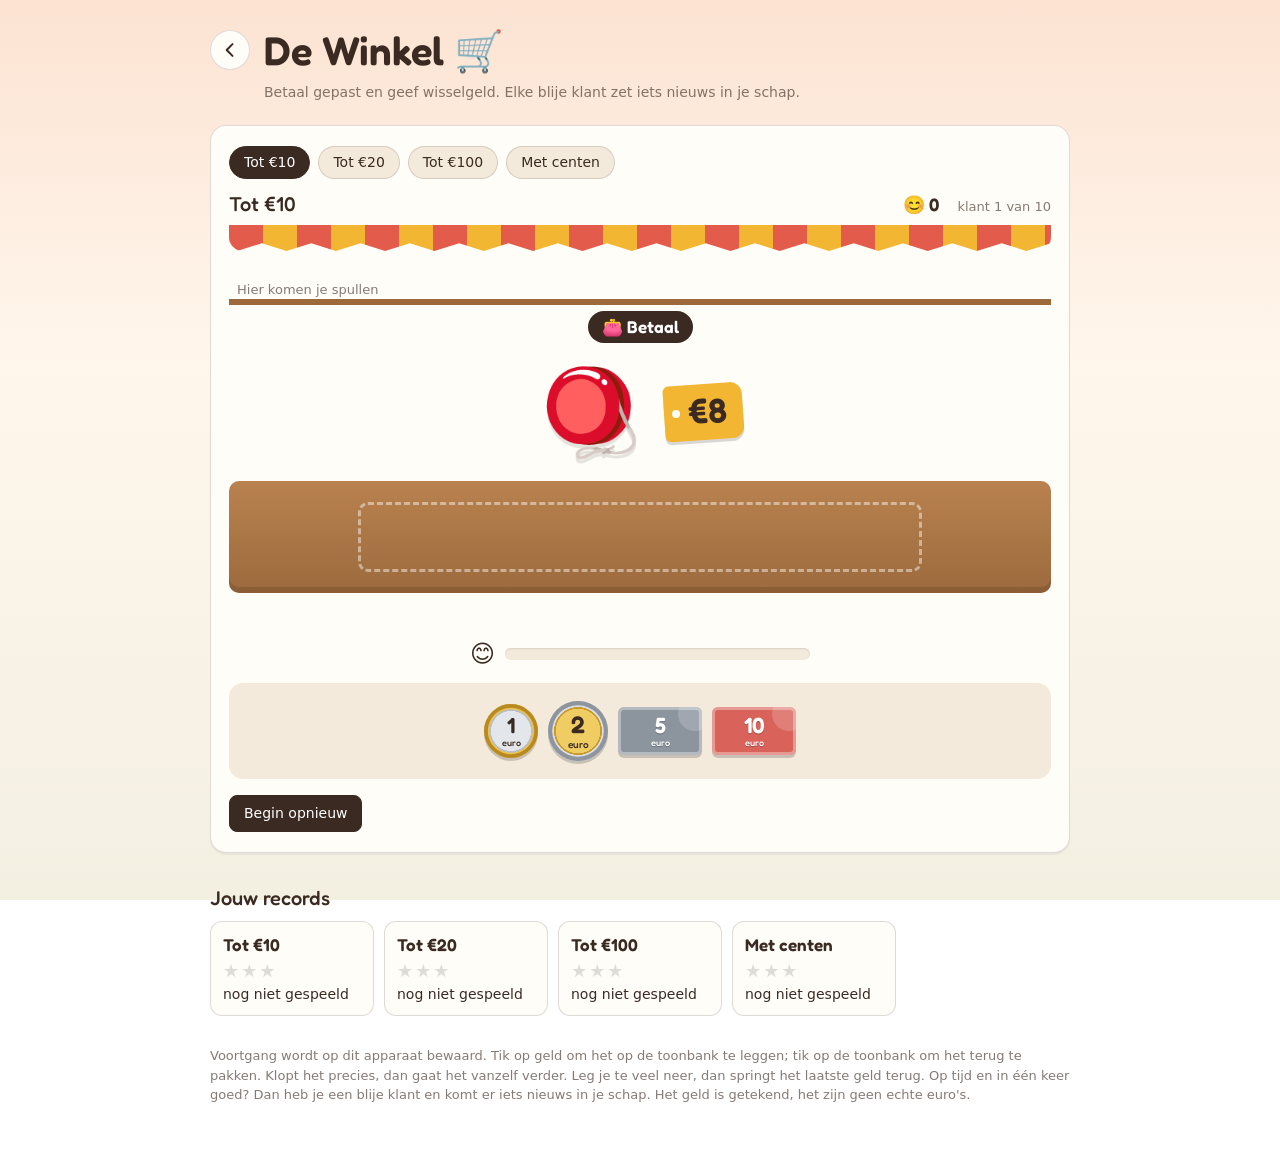
==== geld/index.html @ 45e539bd "Winkel: nieuw spel om betalen en wisselgeld te oefenen Co-Authored-By: Claude Opus 5.5 <noreply@anth" ====
<!doctype html>
<html lang="nl">
<meta charset="utf-8">
<meta name="viewport" content="width=device-width, initial-scale=1">
<title>De Winkel — rekenen met geld</title>
<meta name="description" content="Oefen rekenen met geld in De Winkel: betaal gepast en geef wisselgeld terug, tot €10, €20, €100 en met centen. Gratis, zonder cookies, tracking of reclame.">
<link rel="canonical" href="https://ik-oefen.nl/geld/">
<meta property="og:type" content="website">
<meta property="og:locale" content="nl_NL">
<meta property="og:site_name" content="Ik oefen">
<meta property="og:title" content="De Winkel — rekenen met geld">
<meta property="og:description" content="Oefen rekenen met geld in De Winkel: betaal gepast en geef wisselgeld terug, tot €10, €20, €100 en met centen. Gratis, zonder cookies, tracking of reclame.">
<meta property="og:url" content="https://ik-oefen.nl/geld/">
<link rel="stylesheet" href="../fonts/fredoka.css">
<style>
  :root{
    --papier:#FFF6EC;
    --kaart:#FFFDF8;
    --kaart2:#F4EADB;
    --tekst:#3A2A22;
    --zacht:rgba(58,42,34,.62);
    --lijn:rgba(58,42,34,.16);
    --luifel:#E25B4B;
    --hout:#B9824F;
    --hout2:#9C6A3D;
    --goed:#2F9E5B;
    --rood:#D9484F;
    --geel:#F2B632;
  }
  *{box-sizing:border-box}
  html,body{margin:0}
  body{
    background:linear-gradient(#FCE3D2, var(--papier) 40%, #F3F0E2);
    background-attachment:fixed;
    color:var(--tekst);
    font-family:ui-sans-serif,system-ui,-apple-system,"Segoe UI",Roboto,sans-serif;
    font-size:16px;line-height:1.5;padding:20px 16px 48px;min-height:100vh;
  }
  .wrap{max-width:860px;margin:0 auto}
  header{display:flex;flex-wrap:wrap;gap:12px 20px;align-items:baseline;justify-content:space-between;margin-bottom:22px}
  .kop{display:grid;grid-template-columns:auto 1fr;column-gap:14px;align-items:center}
  .kop .ondertitel{grid-column:2}
  .terug{display:grid;place-items:center;width:40px;height:40px;border-radius:50%;color:var(--tekst);border:1px solid var(--lijn);background:var(--kaart);text-decoration:none;transition:background .15s,border-color .15s}
  .terug:hover{background:var(--kaart2);border-color:var(--tekst)}
  h1{font-family:Fredoka,ui-rounded,system-ui,sans-serif;font-weight:600;font-size:clamp(28px,6vw,40px);margin:0}
  .ondertitel{margin:2px 0 0;font-size:14px;color:var(--zacht)}

  .kaart{background:var(--kaart);border:1px solid var(--lijn);border-radius:16px;padding:20px 18px;box-shadow:0 2px 0 rgba(58,42,34,.06)}
  .leskop{display:flex;justify-content:space-between;align-items:baseline;gap:12px;margin-bottom:6px}
  .leskop h2{font-family:Fredoka,ui-rounded,sans-serif;font-weight:500;font-size:20px;margin:0}
  .leskop .rechts{display:flex;align-items:baseline;gap:14px;font-size:13px;color:var(--zacht);white-space:nowrap}
  .teller{font-family:Fredoka,ui-rounded,sans-serif;font-size:18px;font-weight:600;color:var(--tekst)}
  .teller.bump{animation:pop .45s}
  .teller .reeks{font-size:15px;color:#D9581E;margin-left:4px}

  .niveaus{display:flex;flex-wrap:wrap;gap:8px;margin-bottom:10px}
  .niveaus button{font:inherit;font-size:14px;cursor:pointer;border:1px solid var(--lijn);background:var(--kaart2);color:var(--tekst);border-radius:20px;padding:5px 14px}
  .niveaus button.aan{background:var(--tekst);color:#fff;border-color:var(--tekst)}

  /* de winkel */
  .winkel{position:relative;margin:6px -18px 0;padding:0 18px 6px;overflow:hidden}
  .luifel{height:26px;background:repeating-linear-gradient(90deg,var(--luifel) 0 34px,var(--geel) 34px 68px);
    border-radius:0 0 14px 14px;box-shadow:0 4px 0 rgba(0,0,0,.08)}
  .luifel{clip-path:polygon(0 0,100% 0,100% 70%,97% 100%,94% 70%,91% 100%,88% 70%,85% 100%,82% 70%,79% 100%,76% 70%,73% 100%,70% 70%,67% 100%,64% 70%,61% 100%,58% 70%,55% 100%,52% 70%,49% 100%,46% 70%,43% 100%,40% 70%,37% 100%,34% 70%,31% 100%,28% 70%,25% 100%,22% 70%,19% 100%,16% 70%,13% 100%,10% 70%,7% 100%,4% 70%,1% 100%,0 70%)}
  .schap{display:flex;flex-wrap:wrap;align-content:flex-end;gap:0 2px;min-height:44px;max-height:88px;overflow:hidden;
    padding:6px 8px 0;margin:10px 0 0;border-bottom:6px solid var(--hout2);font-size:26px;line-height:1.3}
  .schap:empty::before{content:"Hier komen je spullen";font-size:13px;color:var(--zacht);align-self:center}
  .schap span{display:inline-block}
  .schap .nieuw{animation:erin .6s cubic-bezier(.3,1.6,.5,1)}
  @keyframes erin{0%{transform:translateY(-30px) scale(.4);opacity:0}100%{transform:none;opacity:1}}

  .opdracht{display:flex;align-items:center;justify-content:center;gap:clamp(10px,3vw,22px);min-height:130px;flex-wrap:wrap;padding:12px 0 4px}
  .ding{font-size:clamp(64px,18vw,84px);line-height:1;filter:drop-shadow(0 4px 0 rgba(0,0,0,.1))}
  .prijs{position:relative;font-family:Fredoka,ui-rounded,sans-serif;font-weight:600;font-size:clamp(26px,7vw,34px);line-height:1;
    background:var(--geel);padding:10px 16px 12px 24px;border-radius:6px 12px 12px 6px;transform:rotate(-4deg);box-shadow:0 3px 0 rgba(0,0,0,.15);white-space:nowrap}
  .prijs::before{content:"";position:absolute;left:8px;top:50%;width:8px;height:8px;margin-top:-4px;border-radius:50%;background:var(--kaart)}
  .betaaldmet{display:flex;flex-direction:column;align-items:center;gap:4px;font-size:14px;color:var(--zacht);font-weight:600}
  .pijl{font-size:28px;color:var(--zacht)}
  .soort{display:inline-flex;align-items:center;gap:6px;font-family:Fredoka,ui-rounded,sans-serif;font-weight:600;font-size:17px;
    background:var(--tekst);color:#fff;border-radius:20px;padding:3px 14px}
  .soortrij{text-align:center;margin-top:6px}
  .soort:empty{visibility:hidden}

  /* toonbank: hier leg je het geld neer */
  .toonbank{position:relative;margin:8px 0 0;min-height:112px;background:linear-gradient(var(--hout),var(--hout2));
    border-radius:10px;padding:12px;display:flex;flex-wrap:wrap;align-items:center;justify-content:center;gap:6px;
    box-shadow:inset 0 -6px 0 rgba(0,0,0,.12)}
  .toonbank:empty::before{content:"";width:70%;height:64px;border:3px dashed rgba(255,255,255,.45);border-radius:10px}
  .toonbank.te{animation:wiebel .25s 2}
  .toonbank.goed{box-shadow:inset 0 -6px 0 rgba(0,0,0,.12),0 0 0 4px var(--goed)}
  .toonbank .geld{cursor:pointer}
  .toonbank .geld.erin{animation:leg .25s ease-out}
  @keyframes leg{0%{transform:translateY(40px) scale(.7);opacity:.3}100%{transform:none;opacity:1}}

  /* portemonnee / kassala */
  .beurs{display:flex;flex-wrap:wrap;justify-content:center;align-items:center;gap:10px;margin-top:14px;padding:12px;
    background:var(--kaart2);border-radius:14px;min-height:96px}
  .beurs[hidden]{display:none}
  .beurs .geld{cursor:pointer;touch-action:manipulation}
  .beurs .geld:active{transform:translateY(2px) scale(.96)}
  .beurs .geld:focus-visible{outline:3px solid #5B8DEF;outline-offset:3px}

  /* munten en briefjes (eigen tekening, geen echte euro-afbeeldingen) */
  .geld{font-family:Fredoka,ui-rounded,sans-serif;font-weight:600;border:0;padding:0;color:#3A2A22;display:inline-flex;flex-direction:column;
    align-items:center;justify-content:center;line-height:1;flex:none;user-select:none;-webkit-user-select:none}
  .geld b{font-size:1em}
  .geld small{font-size:.42em;font-weight:500;margin-top:2px}
  .munt{border-radius:50%;width:var(--d);height:var(--d);font-size:calc(var(--d) * .4);
    background:radial-gradient(circle at 35% 30%,#FFF4C2,var(--m) 55%,var(--m2));box-shadow:inset 0 0 0 calc(var(--d) * .07) var(--m2),0 3px 0 rgba(0,0,0,.18)}
  .munt.c10{--d:44px;--m:#E7C04F;--m2:#B38A1E}
  .munt.c20{--d:48px;--m:#E7C04F;--m2:#B38A1E}
  .munt.c50{--d:52px;--m:#E7C04F;--m2:#B38A1E}
  .munt.e1{--d:54px;--m:#E9C25A;--m2:#B88A1F;background:radial-gradient(circle,#E3E6EA 0 52%,#B8BEC6 53% 56%,#E9C25A 57%,#C99A2E 100%)}
  .munt.e2{--d:60px;--m:#C9CED6;--m2:#8E959F;background:radial-gradient(circle,#F0CD63 0 52%,#C99A2E 53% 56%,#DDE1E6 57%,#A7AEB8 100%)}
  .briefje{width:84px;height:48px;border-radius:6px;font-size:22px;background:var(--b);color:#fff;text-shadow:0 1px 0 rgba(0,0,0,.25);
    box-shadow:inset 0 0 0 3px rgba(255,255,255,.35),0 3px 0 rgba(0,0,0,.18);position:relative;overflow:hidden}
  .briefje::after{content:"";position:absolute;right:-10px;top:-10px;width:34px;height:34px;border-radius:50%;background:rgba(255,255,255,.18)}
  .briefje small{color:#fff}
  .briefje.e5{--b:#8C949E}
  .briefje.e10{--b:#D9625A}
  .briefje.e20{--b:#4F7FD1}
  .briefje.e50{--b:#E58A2E}
  .briefje.e100{--b:#3FA36B}
  @media (max-width:420px){ .beurs{gap:8px;padding:10px 8px} .beurs .briefje{width:70px;height:44px;font-size:20px} }
  .toonbank .munt.c10{--d:36px}.toonbank .munt.c20{--d:39px}.toonbank .munt.c50{--d:42px}
  .toonbank .munt.e1{--d:44px}.toonbank .munt.e2{--d:48px}
  .toonbank .briefje{width:70px;height:40px;font-size:18px}

  /* einde ronde: terugblik op de klanten van deze ronde */
  .eindster{font-size:clamp(48px,14vw,60px);line-height:1;color:var(--geel);letter-spacing:4px;text-shadow:0 3px 0 rgba(0,0,0,.12)}
  .eindster i{font-style:normal;color:rgba(0,0,0,.12);text-shadow:none}
  .toonbank .klantje{display:inline-flex;flex-direction:column;align-items:center;gap:2px;background:rgba(255,255,255,.88);
    border-radius:10px;padding:4px 6px 3px;min-width:42px;box-shadow:0 2px 0 rgba(0,0,0,.12);animation:leg .3s ease-out both}
  .klantje .wat{font-size:24px;line-height:1.1}
  .klantje .hoe{font-size:18px;line-height:1}

  #hint{text-align:center;min-height:1.8em;font-family:Fredoka,ui-rounded,sans-serif;font-weight:600;font-size:18px;margin:2px 0 0}

  /* tijdbalk: op tijd en in één keer goed = blije klant */
  #balk{display:flex;align-items:center;gap:10px;max-width:340px;margin:6px auto 0;height:30px}
  #balk .gezicht{font-size:24px;transition:filter .3s,opacity .3s}
  #balk .spoor{flex:1;height:12px;border-radius:6px;background:var(--kaart2);overflow:hidden;box-shadow:inset 0 1px 2px rgba(0,0,0,.12)}
  #balk .spoor i{display:block;height:100%;width:100%;border-radius:6px;background:linear-gradient(90deg,#F2B632,#FFD866)}
  #balk.weg .gezicht{filter:grayscale(1);opacity:.4}
  #balk.klaar{visibility:hidden}
  #balk.verdiend .gezicht{animation:pop .5s}

  @media (prefers-reduced-motion:reduce){ .toonbank.te,.toonbank .geld.erin,.toonbank .klantje,.schap .nieuw,#balk.verdiend .gezicht,.teller.bump{animation:none} }
  @keyframes wiebel{25%{transform:translateX(-8px)}75%{transform:translateX(8px)}}
  @keyframes pop{0%{transform:scale(1)}40%{transform:scale(1.4) rotate(-10deg)}100%{transform:scale(1)}}

  .knoppen[hidden]{display:none}
  .knoppen{display:flex;flex-wrap:wrap;gap:10px;align-items:center;margin-top:16px}
  .knoppen button{font:inherit;font-size:14px;cursor:pointer;border:1px solid var(--tekst);background:var(--tekst);color:#fff;border-radius:8px;padding:7px 14px}
  :focus-visible{outline:3px solid #5B8DEF;outline-offset:2px}

  #uitslag{margin-top:18px;border-top:1px solid var(--lijn);padding-top:16px}
  #uitslag h3{font-family:Fredoka,ui-rounded,sans-serif;font-weight:500;font-size:20px;margin:0 0 8px}
  #uitslag p{margin:0 0 10px;font-size:15px}
  #uitslag .sterren{color:var(--geel);font-size:26px;letter-spacing:3px}
  #uitslag .sterren i{font-style:normal;color:var(--lijn)}
  #uitslag button{font:inherit;font-size:15px;cursor:pointer;border-radius:8px;padding:7px 14px;margin:4px 8px 0 0;border:1px solid var(--tekst);background:var(--kaart);color:var(--tekst)}
  #uitslag button.hoofd{background:var(--tekst);color:#fff}

  h2.recordkop{font-family:Fredoka,ui-rounded,sans-serif;font-weight:500;font-size:20px;margin:30px 0 8px}
  #records{display:grid;grid-template-columns:repeat(auto-fill,minmax(150px,1fr));gap:10px}
  .record{background:var(--kaart);border:1px solid var(--lijn);border-radius:12px;padding:10px 12px;font-size:14px}
  .record b{display:block;font-family:Fredoka,ui-rounded,sans-serif;font-size:17px;font-weight:600}
  .record .sterren{color:var(--geel);font-size:18px;letter-spacing:2px}
  .record .sterren i{font-style:normal;color:var(--lijn)}
  footer{margin-top:30px;font-size:13px;color:var(--zacht)}
</style>

<div class="wrap">
  <header>
    <div class="kop">
      <a class="terug" href="../" aria-label="Terug naar Ik oefen" title="Terug naar Ik oefen"><svg viewBox="0 0 24 24" width="20" height="20" aria-hidden="true"><path d="M15 5l-7 7 7 7" fill="none" stroke="currentColor" stroke-width="2.4" stroke-linecap="round" stroke-linejoin="round"/></svg></a>
      <h1>De Winkel 🛒</h1>
      <p class="ondertitel">Betaal gepast en geef wisselgeld. Elke blije klant zet iets nieuws in je schap.</p>
    </div>
  </header>

  <div class="kaart">
    <div class="niveaus" id="niveaus"></div>
    <div class="leskop">
      <h2 id="titel">Tot €10</h2>
      <div class="rechts">
        <span class="teller" id="teller" title="blije klanten">😊 <b id="blij">0</b><span class="reeks" id="reeks"></span></span>
        <span id="voortgang">klant 1 van 10</span>
      </div>
    </div>

    <div class="winkel">
      <div class="luifel" aria-hidden="true"></div>
      <div class="schap" id="schap" aria-label="jouw schap"></div>
      <div class="soortrij"><span class="soort" id="soort"></span></div>
      <div class="opdracht" id="opdracht" aria-live="polite"></div>
      <div class="toonbank" id="toonbank" aria-label="toonbank: tik op geld om het terug te pakken"></div>
    </div>

    <p id="hint"></p>
    <div id="balk"><span class="gezicht" aria-hidden="true">😊</span><div class="spoor" title="Op tijd en in één keer goed = blije klant"><i id="vulling"></i></div></div>
    <div class="beurs" id="beurs" aria-label="tik op geld om het neer te leggen"></div>

    <div class="knoppen" id="knoppen"><button id="opnieuw">Begin opnieuw</button></div>
    <div id="uitslag" hidden></div>
  </div>

  <h2 class="recordkop">Jouw records</h2>
  <div id="records"></div>

  <footer>Voortgang wordt op dit apparaat bewaard. Tik op geld om het op de toonbank te leggen; tik op de toonbank om het terug te pakken. Klopt het precies, dan gaat het vanzelf verder. Leg je te veel neer, dan springt het laatste geld terug. Op tijd en in één keer goed? Dan heb je een blije klant en komt er iets nieuws in je schap. Het geld is getekend, het zijn geen echte euro's.</footer>
</div>

<script>
(function(){
"use strict";

var BEWAAR = "winkel-v1";
var RONDE = 10;
// bedragen in centen
var NIVEAUS = [
  {titel:"Tot €10",     geld:[100,200,500,1000],                 betaal:[100,1000,100], terug:null},
  {titel:"Tot €20",     geld:[100,200,500,1000,2000],            betaal:[300,2000,100], terug:[[200,1900,100],[500,1000,2000]]},
  {titel:"Tot €100",    geld:[100,200,500,1000,2000,5000],       betaal:[1100,10000,100], terug:[[600,9500,100],[2000,5000,10000]]},
  {titel:"Met centen",  geld:[10,20,50,100,200,500,1000],        betaal:[50,2000,10],  terug:[[60,1900,10],[500,1000,2000]]}
];
// spullen per prijsklasse (emoji: geen plaatjes van buiten nodig)
var SPULLEN = [
  {tot:300,   lijst:["🍎","🍌","🍐","🍪","🧃","🍭","🥐","🍬","🖍️","🎈","🥕","🍓"]},
  {tot:1000,  lijst:["🍦","🧁","🍫","🥪","🍕","📒","🧦","🎨","🪀","🧢","🍩","🥤"]},
  {tot:2500,  lijst:["🧸","⚽","📚","🪁","🎲","🧩","🎒","🪴","🏀","🎁"]},
  {tot:10001, lijst:["🎧","🛼","👟","🛹","🎸","🔭","⌚","🧥","🎮","🚂"]}
];

var data = {records:{}, niveau:0, schap:[]};
function laad(){
  try{ var s = localStorage.getItem(BEWAAR); if (s) data = JSON.parse(s); }catch(e){}
  if (!data || typeof data !== "object") data = {};
  if (!data.records) data.records = {};
  if (!Array.isArray(data.schap)) data.schap = [];
  if (typeof data.niveau !== "number" || !NIVEAUS[data.niveau]) data.niveau = 0;
}
function bewaar(){ try{ localStorage.setItem(BEWAAR, JSON.stringify(data)); }catch(e){} }

function tussen(a, b){ return a + Math.floor(Math.random()*(b-a+1)); }
function stapTussen(r){ return tussen(r[0]/r[2], r[1]/r[2]) * r[2]; }
function schud(a){ for (var i=a.length-1;i>0;i--){ var j=Math.floor(Math.random()*(i+1)), t=a[i]; a[i]=a[j]; a[j]=t; } return a; }
function $(id){ return document.getElementById(id); }

function euro(c){
  if (c % 100 === 0) return "€" + (c/100);
  return "€" + Math.floor(c/100) + "," + String(c % 100).padStart(2, "0");
}
// HTML voor één munt of briefje
function geldHTML(c, tag){
  tag = tag || "span";
  var briefje = c >= 500, cls = c >= 100 ? "e" + (c/100) : "c" + c;
  var getal = c >= 100 ? c/100 : c, eenheid = c >= 100 ? "euro" : "cent";
  var label = c >= 100 ? c/100 + " euro" : c + " cent";
  return "<" + tag + ' class="geld ' + (briefje ? "briefje " : "munt ") + cls + '" data-c="' + c + '" aria-label="' + label + '"'
       + (tag === "button" ? ' type="button"' : "") + "><b>" + getal + "</b><small>" + eenheid + "</small></" + tag + ">";
}
function ding(prijs){
  for (var i=0;i<SPULLEN.length;i++) if (prijs <= SPULLEN[i].tot){ var l = SPULLEN[i].lijst; return l[tussen(0, l.length-1)]; }
  return "🎁";
}

/* ---------- klanten maken ---------- */
function maakRonde(){
  var n = NIVEAUS[data.niveau], soorten = [], uit = [], gezien = {};
  for (var i=0;i<RONDE;i++) soorten.push(n.terug && i >= 6 ? "terug" : "betaal");
  schud(soorten);
  if (soorten[0] === "terug"){ var j = soorten.indexOf("betaal"); soorten[j] = "terug"; soorten[0] = "betaal"; }
  soorten.forEach(function(s){
    var k, sleutel, poging = 0;
    do {
      if (s === "betaal"){
        var p = stapTussen(n.betaal);
        // met centen: meestal echt centen erbij, niet alleen hele euro's
        if (data.niveau === 3 && p % 100 === 0 && Math.random() < 0.8) p += 10 * tussen(1, 9);
        k = {soort:s, prijs:p, doel:p};
      } else {
        var r = n.terug[0], p2 = stapTussen(r);
        if (data.niveau === 3 && p2 % 100 === 0) p2 += 10 * tussen(1, 9);
        var biljet = n.terug[1].filter(function(b){ return b > p2; })[0];
        if (!biljet){ p2 = r[0]; biljet = n.terug[1][0]; }
        k = {soort:s, prijs:p2, met:biljet, doel:biljet - p2};
      }
      sleutel = s + k.prijs;
    } while (gezien[sleutel] && ++poging < 30);
    gezien[sleutel] = 1;
    k.ding = ding(k.prijs);
    uit.push(k);
  });
  return uit;
}

/* ---------- toestand ---------- */
var klanten = [], nr = 0, klant = null, gelegd = [], bezig = false;
var blij = 0, reeks = 0, fouten = 0, balkTimer = null, start = 0;

function wachtTijd(){
  var t = klant && klant.soort === "terug" ? 22000 : 16000;
  if (data.niveau >= 2) t += 6000;
  return t;
}
function startBalk(){
  var b = $("balk"), v = $("vulling");
  b.classList.remove("weg", "klaar", "verdiend");
  v.style.transition = "none"; v.style.width = "100%";
  void v.offsetWidth;
  v.style.transition = "width " + wachtTijd() + "ms linear"; v.style.width = "0%";
  clearTimeout(balkTimer);
  balkTimer = setTimeout(function(){ $("balk").classList.add("weg"); }, wachtTijd());
}
function stopBalk(){
  clearTimeout(balkTimer);
  var v = $("vulling"); v.style.width = getComputedStyle(v).width; v.style.transition = "none";
}
function tekenTeller(bump){
  $("blij").textContent = blij;
  $("reeks").textContent = reeks >= 3 ? "🔥" + reeks : "";
  if (bump){ var t = $("teller"); t.classList.remove("bump"); void t.offsetWidth; t.classList.add("bump"); }
}
function tekenSchap(nieuw){
  var s = data.schap.slice(-60);
  $("schap").innerHTML = s.map(function(d, i){ return "<span" + (nieuw && i === s.length-1 ? ' class="nieuw"' : "") + ">" + d + "</span>"; }).join("");
}

function tekenBeurs(){
  var n = NIVEAUS[data.niveau];
  $("beurs").innerHTML = n.geld.map(function(c){ return geldHTML(c, "button"); }).join("");
  Array.prototype.forEach.call($("beurs").querySelectorAll(".geld"), function(b){
    b.onclick = function(){ leg(+b.getAttribute("data-c")); };
  });
}
function tekenToonbank(nieuwste){
  var tb = $("toonbank");
  tb.innerHTML = gelegd.slice().sort(function(a, b){ return b - a; }).map(function(c){ return geldHTML(c, "button"); }).join("");
  var laatste = null;
  Array.prototype.forEach.call(tb.querySelectorAll(".geld"), function(b){
    var c = +b.getAttribute("data-c");
    if (c === nieuwste && !laatste){ laatste = b; b.classList.add("erin"); }
    b.onclick = function(){ pakTerug(c); };
  });
}
function som(){ return gelegd.reduce(function(a, b){ return a + b; }, 0); }

/* ---------- een klant ---------- */
function toonKlant(){
  klant = klanten[nr];
  gelegd = []; bezig = true; start = Date.now();
  $("hint").textContent = "";
  $("toonbank").classList.remove("goed", "te");
  $("voortgang").textContent = "klant " + (nr+1) + " van " + RONDE;
  var o = '<span class="ding" aria-hidden="true">' + klant.ding + '</span><span class="prijs">' + euro(klant.prijs) + "</span>";
  if (klant.soort === "betaal"){
    $("soort").innerHTML = "👛 Betaal";
  } else {
    $("soort").innerHTML = "🔁 Geef terug";
    o += '<span class="pijl" aria-hidden="true">←</span><span class="betaaldmet">' + geldHTML(klant.met) + "</span>";
  }
  $("opdracht").innerHTML = o;
  $("opdracht").setAttribute("aria-label", klant.soort === "betaal"
    ? "Betaal " + euro(klant.prijs)
    : "Het kost " + euro(klant.prijs) + ", de klant betaalt met " + euro(klant.met) + ". Geef terug.");
  tekenToonbank();
  startBalk();
}

function leg(c){
  if (!bezig) return;
  gelegd.push(c);
  tekenToonbank(c);
  var s = som();
  if (s === klant.doel) goed();
  else if (s > klant.doel) teVeel();
}
function pakTerug(c){
  if (!bezig) return;
  var i = gelegd.indexOf(c);
  if (i >= 0){ gelegd.splice(i, 1); tekenToonbank(); }
}
// Te veel neergelegd: het laatste geld springt terug.
function teVeel(){
  if (!klant.fout){ klant.fout = true; fouten++; }
  reeks = 0; tekenTeller(false);
  stopBalk(); $("balk").classList.add("weg");
  var tb = $("toonbank");
  tb.classList.remove("te"); void tb.offsetWidth; tb.classList.add("te");
  bezig = false;
  setTimeout(function(){
    gelegd.pop(); tekenToonbank(); tb.classList.remove("te");
    bezig = true;
  }, 550);
}
function goed(){
  bezig = false;
  stopBalk();
  var verdiend = !klant.fout && Date.now() - start <= wachtTijd();
  $("toonbank").classList.add("goed");
  klant.blij = verdiend;
  if (verdiend){
    blij++; reeks++;
    data.schap.push(klant.ding);
    if (data.schap.length > 200) data.schap = data.schap.slice(-200);
    bewaar();
    tekenSchap(true);
    var b = $("balk"); b.classList.remove("verdiend"); void b.offsetWidth; b.classList.add("verdiend");
  } else reeks = 0;
  tekenTeller(verdiend);
  $("hint").textContent = verdiend ? ["Dankjewel! 😊", "Precies goed!", "Top!", "Super!"][tussen(0,3)] : "Goed zo!";
  setTimeout(volgende, 1200);
}
function volgende(){
  nr++;
  if (nr >= RONDE) klaar(); else toonKlant();
}

/* ---------- ronde ---------- */
function startRonde(){
  klanten = maakRonde(); nr = 0; blij = 0; reeks = 0; fouten = 0;
  $("uitslag").hidden = true;
  $("beurs").hidden = false;
  $("knoppen").hidden = false;
  $("titel").textContent = NIVEAUS[data.niveau].titel;
  tekenBeurs();
  tekenTeller(false);
  toonKlant();
}
function klaar(){
  bezig = false; klant = null;
  stopBalk(); $("balk").classList.add("klaar");
  $("soort").innerHTML = "";
  // Op de toonbank: elke klant van deze ronde met wat hij kocht en hoe hij naar huis ging.
  $("toonbank").classList.remove("goed", "te");
  $("toonbank").innerHTML = klanten.map(function(k, i){
    return '<span class="klantje" style="animation-delay:' + (i * 0.12).toFixed(2) + 's"><span class="wat">' + k.ding
      + '</span><span class="hoe">' + (k.blij ? "😊" : "🙂") + "</span></span>";
  }).join("");
  $("beurs").hidden = true;
  $("knoppen").hidden = true;
  $("hint").textContent = "";

  var sterren = 1;
  if (blij >= 7) sterren = 2;
  if (blij >= RONDE) sterren = 3;
  var oud = data.records[data.niveau];
  data.records[data.niveau] = {
    sterren: Math.max(oud ? oud.sterren : 0, sterren),
    blij: Math.max(oud ? oud.blij : 0, blij)
  };
  bewaar();
  tekenRecords();

  var st = "";
  for (var k=1;k<=3;k++) st += k <= sterren ? "★" : "<i>★</i>";
  $("opdracht").innerHTML = '<span class="eindster" aria-label="' + sterren + ' sterren">' + st + "</span>";
  var t = '<h3>Klaar! <span class="sterren">' + st + "</span></h3>";
  t += "<p><b>" + blij + "</b> van de " + RONDE + " klanten gingen blij naar huis" + (fouten ? "." : ", en je gaf nooit te veel.") + "</p>";
  if (sterren === 1) t += "<p>Twee sterren haal je met 7 blije klanten, drie sterren met alle " + RONDE + ".</p>";
  else if (sterren === 2) t += "<p>Twee sterren! Maak alle " + RONDE + " klanten blij voor drie sterren.</p>";
  else t += "<p>Alle klanten blij, drie sterren. Wat een winkel!</p>";
  t += '<button class="hoofd" id="nogeens">Nog een keer</button>';
  if (sterren >= 2 && NIVEAUS[data.niveau+1]) t += '<button id="verder">Verder: ' + NIVEAUS[data.niveau+1].titel + " →</button>";
  var u = $("uitslag"); u.innerHTML = t; u.hidden = false;
  $("nogeens").onclick = startRonde;
  if ($("verder")) $("verder").onclick = function(){ data.niveau++; bewaar(); tekenNiveaus(); startRonde(); };
}

function tekenNiveaus(){
  var box = $("niveaus"); box.innerHTML = "";
  NIVEAUS.forEach(function(n, i){
    var b = document.createElement("button");
    b.textContent = n.titel;
    if (i === data.niveau) b.className = "aan";
    b.onclick = function(){ data.niveau = i; bewaar(); tekenNiveaus(); startRonde(); };
    box.appendChild(b);
  });
}
function tekenRecords(){
  $("records").innerHTML = NIVEAUS.map(function(n, i){
    var r = data.records[i], st = "";
    for (var k=1;k<=3;k++) st += (r && r.sterren >= k) ? "★" : "<i>★</i>";
    return '<div class="record"><b>' + n.titel + '</b><span class="sterren">' + st + "</span><br>"
      + (r ? "beste: " + r.blij + " blije klanten" : "nog niet gespeeld") + "</div>";
  }).join("");
}

/* ---------- start ---------- */
laad();
tekenNiveaus();
tekenRecords();
tekenSchap(false);
$("opnieuw").onclick = startRonde;
startRonde();
})();
</script>
</html>
---- fonts/fredoka.css ----
/* Fredoka, zelf gehost (SIL Open Font License 1.1, zie OFL-fredoka.txt).
   Variabel font: één bestand bevat de diktes 400 t/m 600. */
@font-face {
  font-family: 'Fredoka';
  font-style: normal;
  font-weight: 400 600;
  font-display: swap;
  src: url(fredoka-latin-ext.woff2) format('woff2');
  unicode-range: U+0100-02BA, U+02BD-02C5, U+02C7-02CC, U+02CE-02D7, U+02DD-02FF, U+0304, U+0308, U+0329, U+1D00-1DBF, U+1E00-1E9F, U+1EF2-1EFF, U+2020, U+20A0-20AB, U+20AD-20C4, U+2113, U+2C60-2C7F, U+A720-A7FF;
}
@font-face {
  font-family: 'Fredoka';
  font-style: normal;
  font-weight: 400 600;
  font-display: swap;
  src: url(fredoka-latin.woff2) format('woff2');
  unicode-range: U+0000-00FF, U+0131, U+0152-0153, U+02BB-02BC, U+02C6, U+02DA, U+02DC, U+0304, U+0308, U+0329, U+2000-206F, U+20AC, U+2122, U+2191, U+2193, U+2212, U+2215, U+FEFF, U+FFFD;
}
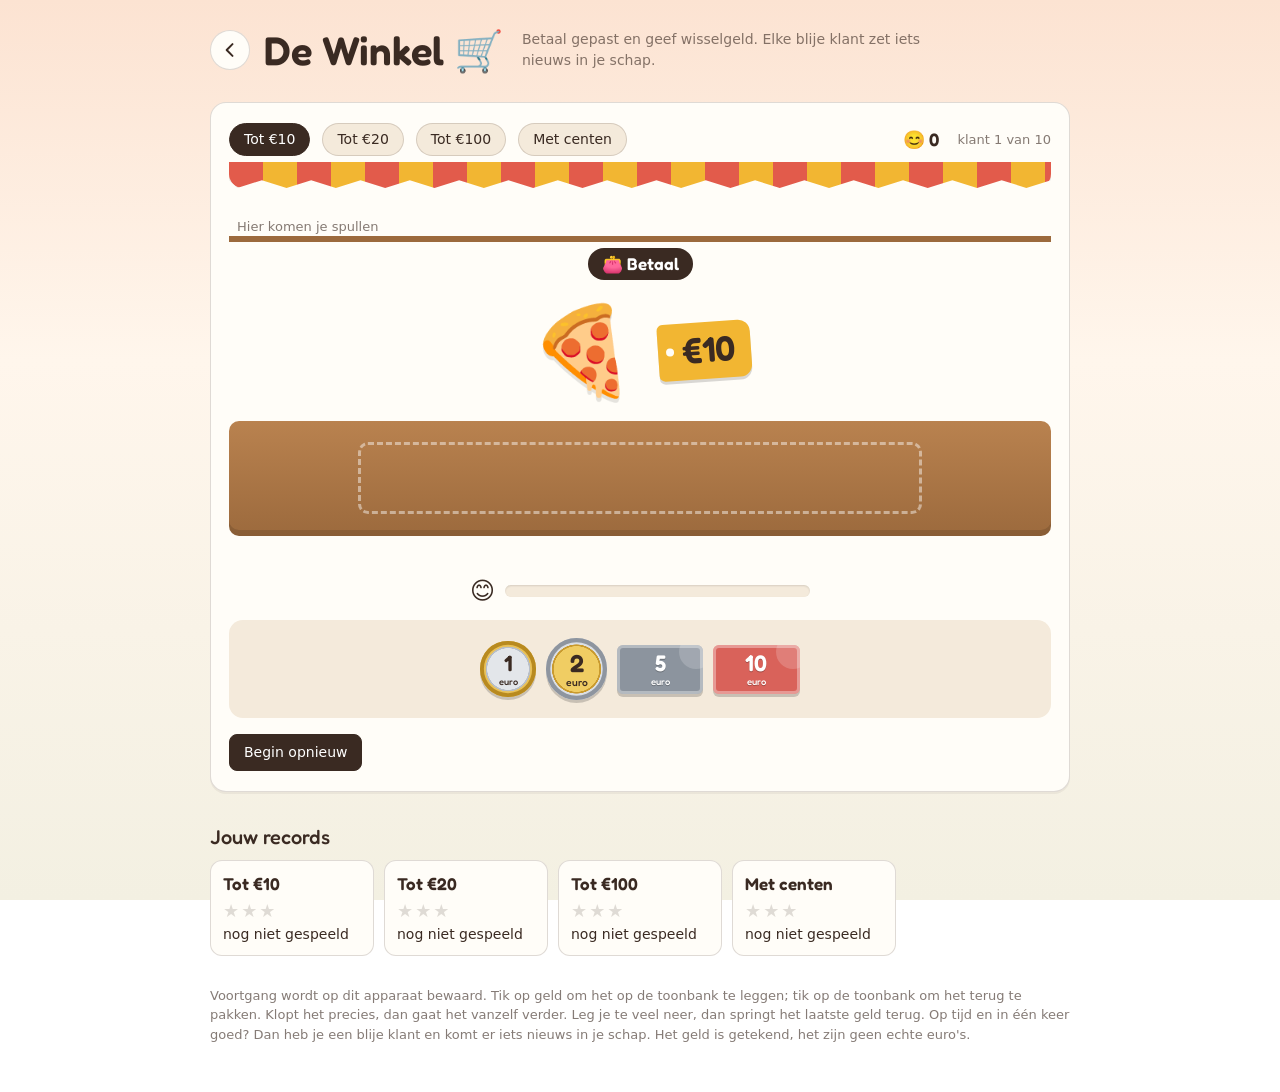
==== commit abec137d: "Alle spellen: layout schaalt met de schermhoogte, favicon en betere titel - Klokkentoren: grote wijz" ====
--- a/geld/index.html
+++ b/geld/index.html
@@ -2,6 +2,8 @@
 <html lang="nl">
 <meta charset="utf-8">
 <meta name="viewport" content="width=device-width, initial-scale=1">
+<link rel="icon" href="/favicon.svg" type="image/svg+xml">
+<link rel="apple-touch-icon" href="/apple-touch-icon.png">
 <title>De Winkel — rekenen met geld</title>
 <meta name="description" content="Oefen rekenen met geld in De Winkel: betaal gepast en geef wisselgeld terug, tot €10, €20, €100 en met centen. Gratis, zonder cookies, tracking of reclame.">
 <link rel="canonical" href="https://ik-oefen.nl/geld/">
@@ -26,7 +28,10 @@
     --goed:#2F9E5B;
     --rood:#D9484F;
     --geel:#F2B632;
+    --e:1px;   /* schaal van geld, toonbank en het ding: 1px = gewone maat */
   }
+  /* hoog scherm (staande tablet): geld, toonbank en ding groeien mee met de hoogte, tot 1,3 keer */
+  @media (min-width:600px){ :root{--e:clamp(1px, 1px + (100svh - 880px) / 800, 1.3px)} }
   *{box-sizing:border-box}
   html,body{margin:0}
   body{
@@ -38,22 +43,27 @@
   }
   .wrap{max-width:860px;margin:0 auto}
   header{display:flex;flex-wrap:wrap;gap:12px 20px;align-items:baseline;justify-content:space-between;margin-bottom:22px}
-  .kop{display:grid;grid-template-columns:auto 1fr;column-gap:14px;align-items:center}
-  .kop .ondertitel{grid-column:2}
+  .kop{display:grid;grid-template-columns:auto 1fr;column-gap:14px;align-items:start}
+  .kop .terug{margin-top:calc(clamp(28px,6vw,40px) * .75 - 20px)}   /* midden op de regel van de titel */
+  /* lage schermhoogte: ondertitel naast de titel, scheelt een regel */
+  @media (max-height:901px) and (min-width:600px){
+    .koptekst{display:flex;flex-wrap:wrap;align-items:center;column-gap:18px}
+    .koptekst .ondertitel{flex:1 1 260px;max-width:440px;margin:0}
+  }
   .terug{display:grid;place-items:center;width:40px;height:40px;border-radius:50%;color:var(--tekst);border:1px solid var(--lijn);background:var(--kaart);text-decoration:none;transition:background .15s,border-color .15s}
   .terug:hover{background:var(--kaart2);border-color:var(--tekst)}
   h1{font-family:Fredoka,ui-rounded,system-ui,sans-serif;font-weight:600;font-size:clamp(28px,6vw,40px);margin:0}
   .ondertitel{margin:2px 0 0;font-size:14px;color:var(--zacht)}
 
   .kaart{background:var(--kaart);border:1px solid var(--lijn);border-radius:16px;padding:20px 18px;box-shadow:0 2px 0 rgba(58,42,34,.06)}
-  .leskop{display:flex;justify-content:space-between;align-items:baseline;gap:12px;margin-bottom:6px}
-  .leskop h2{font-family:Fredoka,ui-rounded,sans-serif;font-weight:500;font-size:20px;margin:0}
-  .leskop .rechts{display:flex;align-items:baseline;gap:14px;font-size:13px;color:var(--zacht);white-space:nowrap}
+  /* één rij: niveauknoppen links, blije klanten en voortgang rechts (past het niet, dan zakken die eronder) */
+  .leskop{display:flex;flex-wrap:wrap;align-items:center;gap:8px 12px;margin-bottom:6px}
+  .leskop .rechts{display:flex;align-items:center;gap:14px;margin-left:auto;font-size:13px;color:var(--zacht);white-space:nowrap}
   .teller{font-family:Fredoka,ui-rounded,sans-serif;font-size:18px;font-weight:600;color:var(--tekst)}
   .teller.bump{animation:pop .45s}
   .teller .reeks{font-size:15px;color:#D9581E;margin-left:4px}
 
-  .niveaus{display:flex;flex-wrap:wrap;gap:8px;margin-bottom:10px}
+  .niveaus{display:contents}   /* knoppen doen mee in de rij van .leskop */
   .niveaus button{font:inherit;font-size:14px;cursor:pointer;border:1px solid var(--lijn);background:var(--kaart2);color:var(--tekst);border-radius:20px;padding:5px 14px}
   .niveaus button.aan{background:var(--tekst);color:#fff;border-color:var(--tekst)}
 
@@ -69,9 +79,9 @@
   .schap .nieuw{animation:erin .6s cubic-bezier(.3,1.6,.5,1)}
   @keyframes erin{0%{transform:translateY(-30px) scale(.4);opacity:0}100%{transform:none;opacity:1}}
 
-  .opdracht{display:flex;align-items:center;justify-content:center;gap:clamp(10px,3vw,22px);min-height:130px;flex-wrap:wrap;padding:12px 0 4px}
-  .ding{font-size:clamp(64px,18vw,84px);line-height:1;filter:drop-shadow(0 4px 0 rgba(0,0,0,.1))}
-  .prijs{position:relative;font-family:Fredoka,ui-rounded,sans-serif;font-weight:600;font-size:clamp(26px,7vw,34px);line-height:1;
+  .opdracht{display:flex;align-items:center;justify-content:center;gap:clamp(10px,3vw,22px);min-height:calc(130 * var(--e));flex-wrap:wrap;padding:12px 0 4px}
+  .ding{font-size:clamp(64px,18vw,calc(84 * var(--e)));line-height:1;filter:drop-shadow(0 4px 0 rgba(0,0,0,.1))}
+  .prijs{position:relative;font-family:Fredoka,ui-rounded,sans-serif;font-weight:600;font-size:clamp(26px,7vw,calc(34 * var(--e)));line-height:1;
     background:var(--geel);padding:10px 16px 12px 24px;border-radius:6px 12px 12px 6px;transform:rotate(-4deg);box-shadow:0 3px 0 rgba(0,0,0,.15);white-space:nowrap}
   .prijs::before{content:"";position:absolute;left:8px;top:50%;width:8px;height:8px;margin-top:-4px;border-radius:50%;background:var(--kaart)}
   .betaaldmet{display:flex;flex-direction:column;align-items:center;gap:4px;font-size:14px;color:var(--zacht);font-weight:600}
@@ -82,10 +92,10 @@
   .soort:empty{visibility:hidden}
 
   /* toonbank: hier leg je het geld neer */
-  .toonbank{position:relative;margin:8px 0 0;min-height:112px;background:linear-gradient(var(--hout),var(--hout2));
+  .toonbank{position:relative;margin:2px 0 0;min-height:calc(112 * var(--e));background:linear-gradient(var(--hout),var(--hout2));
     border-radius:10px;padding:12px;display:flex;flex-wrap:wrap;align-items:center;justify-content:center;gap:6px;
     box-shadow:inset 0 -6px 0 rgba(0,0,0,.12)}
-  .toonbank:empty::before{content:"";width:70%;height:64px;border:3px dashed rgba(255,255,255,.45);border-radius:10px}
+  .toonbank:empty::before{content:"";width:70%;height:calc(64 * var(--e));border:3px dashed rgba(255,255,255,.45);border-radius:10px}
   .toonbank.te{animation:wiebel .25s 2}
   .toonbank.goed{box-shadow:inset 0 -6px 0 rgba(0,0,0,.12),0 0 0 4px var(--goed)}
   .toonbank .geld{cursor:pointer}
@@ -94,7 +104,7 @@
 
   /* portemonnee / kassala */
   .beurs{display:flex;flex-wrap:wrap;justify-content:center;align-items:center;gap:10px;margin-top:14px;padding:12px;
-    background:var(--kaart2);border-radius:14px;min-height:96px}
+    background:var(--kaart2);border-radius:14px;min-height:calc(96 * var(--e))}
   .beurs[hidden]{display:none}
   .beurs .geld{cursor:pointer;touch-action:manipulation}
   .beurs .geld:active{transform:translateY(2px) scale(.96)}
@@ -107,12 +117,12 @@
   .geld small{font-size:.42em;font-weight:500;margin-top:2px}
   .munt{border-radius:50%;width:var(--d);height:var(--d);font-size:calc(var(--d) * .4);
     background:radial-gradient(circle at 35% 30%,#FFF4C2,var(--m) 55%,var(--m2));box-shadow:inset 0 0 0 calc(var(--d) * .07) var(--m2),0 3px 0 rgba(0,0,0,.18)}
-  .munt.c10{--d:44px;--m:#E7C04F;--m2:#B38A1E}
-  .munt.c20{--d:48px;--m:#E7C04F;--m2:#B38A1E}
-  .munt.c50{--d:52px;--m:#E7C04F;--m2:#B38A1E}
-  .munt.e1{--d:54px;--m:#E9C25A;--m2:#B88A1F;background:radial-gradient(circle,#E3E6EA 0 52%,#B8BEC6 53% 56%,#E9C25A 57%,#C99A2E 100%)}
-  .munt.e2{--d:60px;--m:#C9CED6;--m2:#8E959F;background:radial-gradient(circle,#F0CD63 0 52%,#C99A2E 53% 56%,#DDE1E6 57%,#A7AEB8 100%)}
-  .briefje{width:84px;height:48px;border-radius:6px;font-size:22px;background:var(--b);color:#fff;text-shadow:0 1px 0 rgba(0,0,0,.25);
+  .munt.c10{--d:calc(44 * var(--e));--m:#E7C04F;--m2:#B38A1E}
+  .munt.c20{--d:calc(48 * var(--e));--m:#E7C04F;--m2:#B38A1E}
+  .munt.c50{--d:calc(52 * var(--e));--m:#E7C04F;--m2:#B38A1E}
+  .munt.e1{--d:calc(54 * var(--e));--m:#E9C25A;--m2:#B88A1F;background:radial-gradient(circle,#E3E6EA 0 52%,#B8BEC6 53% 56%,#E9C25A 57%,#C99A2E 100%)}
+  .munt.e2{--d:calc(60 * var(--e));--m:#C9CED6;--m2:#8E959F;background:radial-gradient(circle,#F0CD63 0 52%,#C99A2E 53% 56%,#DDE1E6 57%,#A7AEB8 100%)}
+  .briefje{width:calc(84 * var(--e));height:calc(48 * var(--e));border-radius:6px;font-size:calc(22 * var(--e));background:var(--b);color:#fff;text-shadow:0 1px 0 rgba(0,0,0,.25);
     box-shadow:inset 0 0 0 3px rgba(255,255,255,.35),0 3px 0 rgba(0,0,0,.18);position:relative;overflow:hidden}
   .briefje::after{content:"";position:absolute;right:-10px;top:-10px;width:34px;height:34px;border-radius:50%;background:rgba(255,255,255,.18)}
   .briefje small{color:#fff}
@@ -122,9 +132,9 @@
   .briefje.e50{--b:#E58A2E}
   .briefje.e100{--b:#3FA36B}
   @media (max-width:420px){ .beurs{gap:8px;padding:10px 8px} .beurs .briefje{width:70px;height:44px;font-size:20px} }
-  .toonbank .munt.c10{--d:36px}.toonbank .munt.c20{--d:39px}.toonbank .munt.c50{--d:42px}
-  .toonbank .munt.e1{--d:44px}.toonbank .munt.e2{--d:48px}
-  .toonbank .briefje{width:70px;height:40px;font-size:18px}
+  .toonbank .munt.c10{--d:calc(36 * var(--e))}.toonbank .munt.c20{--d:calc(39 * var(--e))}.toonbank .munt.c50{--d:calc(42 * var(--e))}
+  .toonbank .munt.e1{--d:calc(44 * var(--e))}.toonbank .munt.e2{--d:calc(48 * var(--e))}
+  .toonbank .briefje{width:calc(70 * var(--e));height:calc(40 * var(--e));font-size:calc(18 * var(--e))}
 
   /* einde ronde: terugblik op de klanten van deze ronde */
   .eindster{font-size:clamp(48px,14vw,60px);line-height:1;color:var(--geel);letter-spacing:4px;text-shadow:0 3px 0 rgba(0,0,0,.12)}
@@ -149,6 +159,22 @@
   @keyframes wiebel{25%{transform:translateX(-8px)}75%{transform:translateX(8px)}}
   @keyframes pop{0%{transform:scale(1)}40%{transform:scale(1.4) rotate(-10deg)}100%{transform:scale(1)}}
 
+  /* lagere schermen (ook telefoon): wat minder lucht, zodat toonbank en beurs samen in beeld zijn */
+  @media (max-height:880px){
+    header{margin-bottom:14px}
+    .schap{max-height:74px}   /* precies twee planken vol */
+    .opdracht{padding-top:4px}
+    .beurs{margin-top:10px}
+  }
+  /* te laag om alles onder elkaar te passen (≈ 760px nodig) maar breed genoeg: winkel links, toonbank en beurs rechts */
+  @media (max-height:759px) and (min-width:800px){
+    .speelveld{display:grid;grid-template-columns:minmax(0,1fr) minmax(0,1fr);column-gap:20px;align-items:start}
+    .winkel{margin-right:0;padding-right:0}
+    .kassa{padding-top:10px}
+    .toonbank{min-height:128px}   /* ruimte voor twee rijen geld, zodat de beurs niet verspringt */
+    .opdracht{gap:12px}   /* ding, prijs, pijl en briefje op één rij in de halve breedte */
+  }
+
   .knoppen[hidden]{display:none}
   .knoppen{display:flex;flex-wrap:wrap;gap:10px;align-items:center;margin-top:16px}
   .knoppen button{font:inherit;font-size:14px;cursor:pointer;border:1px solid var(--tekst);background:var(--tekst);color:#fff;border-radius:8px;padding:7px 14px}
@@ -175,32 +201,36 @@
   <header>
     <div class="kop">
       <a class="terug" href="../" aria-label="Terug naar Ik oefen" title="Terug naar Ik oefen"><svg viewBox="0 0 24 24" width="20" height="20" aria-hidden="true"><path d="M15 5l-7 7 7 7" fill="none" stroke="currentColor" stroke-width="2.4" stroke-linecap="round" stroke-linejoin="round"/></svg></a>
-      <h1>De Winkel 🛒</h1>
-      <p class="ondertitel">Betaal gepast en geef wisselgeld. Elke blije klant zet iets nieuws in je schap.</p>
+      <div class="koptekst">
+        <h1>De Winkel 🛒</h1>
+        <p class="ondertitel">Betaal gepast en geef wisselgeld. Elke blije klant zet iets nieuws in je schap.</p>
+      </div>
     </div>
   </header>
 
   <div class="kaart">
-    <div class="niveaus" id="niveaus"></div>
     <div class="leskop">
-      <h2 id="titel">Tot €10</h2>
+      <div class="niveaus" id="niveaus"></div>
       <div class="rechts">
         <span class="teller" id="teller" title="blije klanten">😊 <b id="blij">0</b><span class="reeks" id="reeks"></span></span>
         <span id="voortgang">klant 1 van 10</span>
       </div>
     </div>
 
-    <div class="winkel">
-      <div class="luifel" aria-hidden="true"></div>
-      <div class="schap" id="schap" aria-label="jouw schap"></div>
-      <div class="soortrij"><span class="soort" id="soort"></span></div>
-      <div class="opdracht" id="opdracht" aria-live="polite"></div>
-      <div class="toonbank" id="toonbank" aria-label="toonbank: tik op geld om het terug te pakken"></div>
+    <div class="speelveld">
+      <div class="winkel">
+        <div class="luifel" aria-hidden="true"></div>
+        <div class="schap" id="schap" aria-label="jouw schap"></div>
+        <div class="soortrij"><span class="soort" id="soort"></span></div>
+        <div class="opdracht" id="opdracht" aria-live="polite"></div>
+      </div>
+      <div class="kassa">
+        <div class="toonbank" id="toonbank" aria-label="toonbank: tik op geld om het terug te pakken"></div>
+        <p id="hint"></p>
+        <div id="balk"><span class="gezicht" aria-hidden="true">😊</span><div class="spoor" title="Op tijd en in één keer goed = blije klant"><i id="vulling"></i></div></div>
+        <div class="beurs" id="beurs" aria-label="tik op geld om het neer te leggen"></div>
+      </div>
     </div>
-
-    <p id="hint"></p>
-    <div id="balk"><span class="gezicht" aria-hidden="true">😊</span><div class="spoor" title="Op tijd en in één keer goed = blije klant"><i id="vulling"></i></div></div>
-    <div class="beurs" id="beurs" aria-label="tik op geld om het neer te leggen"></div>
 
     <div class="knoppen" id="knoppen"><button id="opnieuw">Begin opnieuw</button></div>
     <div id="uitslag" hidden></div>
@@ -424,7 +454,6 @@
   $("uitslag").hidden = true;
   $("beurs").hidden = false;
   $("knoppen").hidden = false;
-  $("titel").textContent = NIVEAUS[data.niveau].titel;
   tekenBeurs();
   tekenTeller(false);
   toonKlant();
